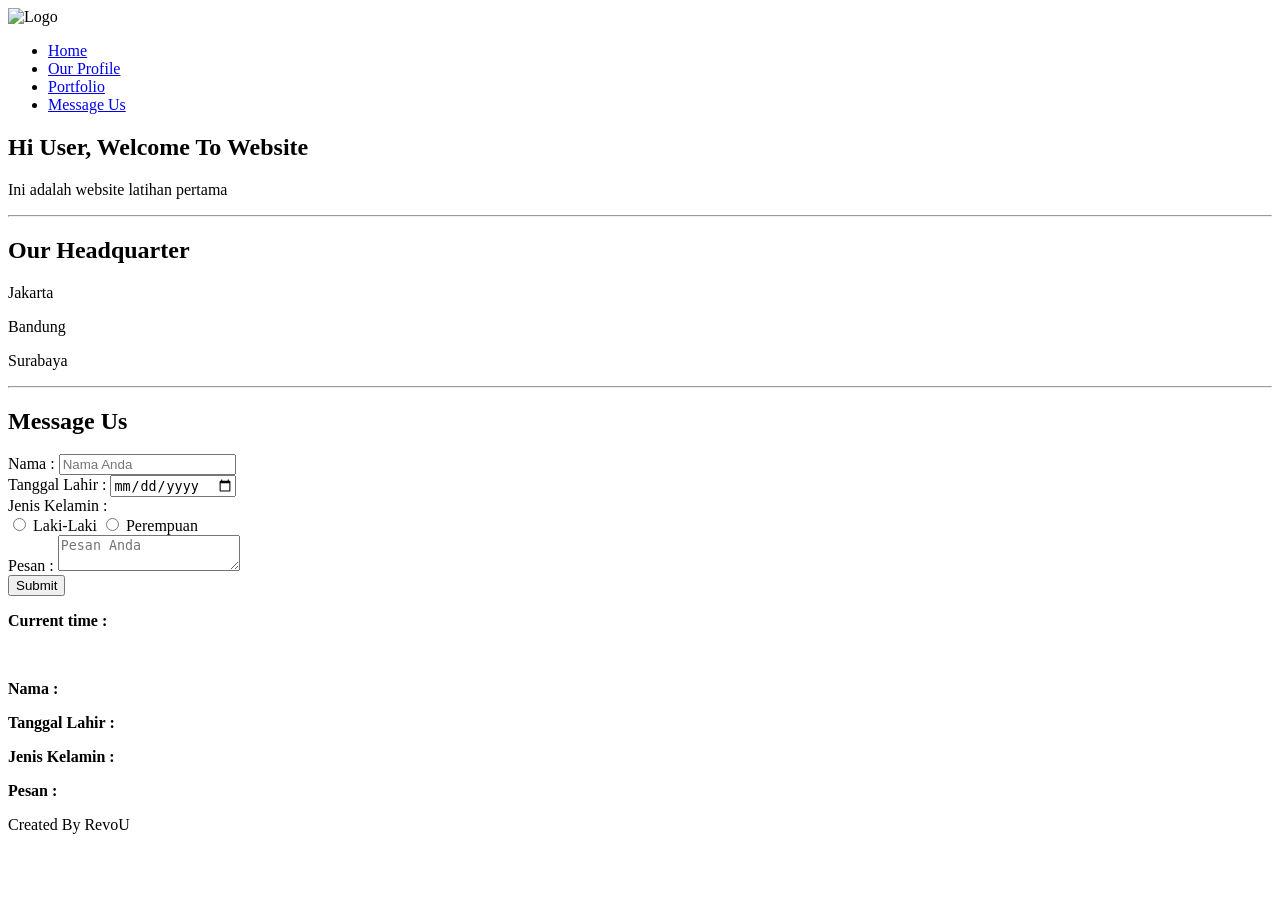
==== index.html @ bd50c421 "new file:   css/style.css 	new file:   index.html 	new file:   js/script.js" ====
<!DOCTYPE html>
<html lang="en">
<head>
    <meta charset="UTF-8">
    <meta name="viewport" content="width=device-width, initial-scale=1.0">
    <title>RevoU Mini Project</title>
    <link rel="stylesheet" href="css/style.css">
</head>
<body>

    <header>
        <div class="logo-container">
            <img src="https://via.placeholder.com/50" alt="Logo" class="logo">
        </div>
        <nav>
            <ul>
                <li><a href="index.html" class="active">Home</a></li>
                <li><a href="profile.html">Our Profile</a></li>
                <li><a href="#">Portfolio</a></li>
                <li><a href="#">Message Us</a></li>
            </ul>
        </nav>
    </header>

    <main>
        <section id="welcome-section">
            <h1>Hi <span id="user-name">User</span>, Welcome To Website</h1>
            <p>Ini adalah website latihan pertama</p>
        </section>

        <hr> <section id="headquarters">
            <h2>Our Headquarter</h2>
            <div class="hq-container">
                <div class="hq-item">
                    <div class="circle-icon"></div>
                    <p>Jakarta</p>
                </div>
                <div class="hq-item">
                    <div class="circle-icon"></div>
                    <p>Bandung</p>
                </div>
                <div class="hq-item">
                    <div class="circle-icon"></div>
                    <p>Surabaya</p>
                </div>
            </div>
        </section>

        <hr>

        <section id="message-us">
            <h2>Message Us</h2>
            
            <div class="form-container">
                <form name="message-form" onsubmit="return validateForm()">
                    <div class="form-group">
                        <label for="name">Nama :</label>
                        <input type="text" id="name" placeholder="Nama Anda">
                    </div>

                    <div class="form-group">
                        <label for="birth-date">Tanggal Lahir :</label>
                        <input type="date" id="birth-date">
                    </div>

                    <div class="form-group">
                        <label>Jenis Kelamin :</label>
                        <div class="radio-group">
                            <input type="radio" id="male" name="gender" value="Laki-Laki">
                            <label for="male">Laki-Laki</label>
                            
                            <input type="radio" id="female" name="gender" value="Perempuan">
                            <label for="female">Perempuan</label>
                        </div>
                    </div>

                    <div class="form-group">
                        <label for="message">Pesan :</label>
                        <textarea id="message" placeholder="Pesan Anda"></textarea>
                    </div>

                    <button type="submit" id="submit-btn">Submit</button>
                </form>

                <div class="output-box">
                    <p><strong>Current time :</strong> <span id="current-time"></span></p>
                    <br>
                    <p><strong>Nama :</strong> <span id="sender-name"></span></p>
                    <p><strong>Tanggal Lahir :</strong> <span id="sender-dob"></span></p>
                    <p><strong>Jenis Kelamin :</strong> <span id="sender-gender"></span></p>
                    <p><strong>Pesan :</strong> <span id="sender-message"></span></p>
                </div>
            </div>
        </section>
    </main>

    <footer>
        <p>Created By RevoU</p>
    </footer>

    <script src="js/script.js"></script>
</body>
</html>
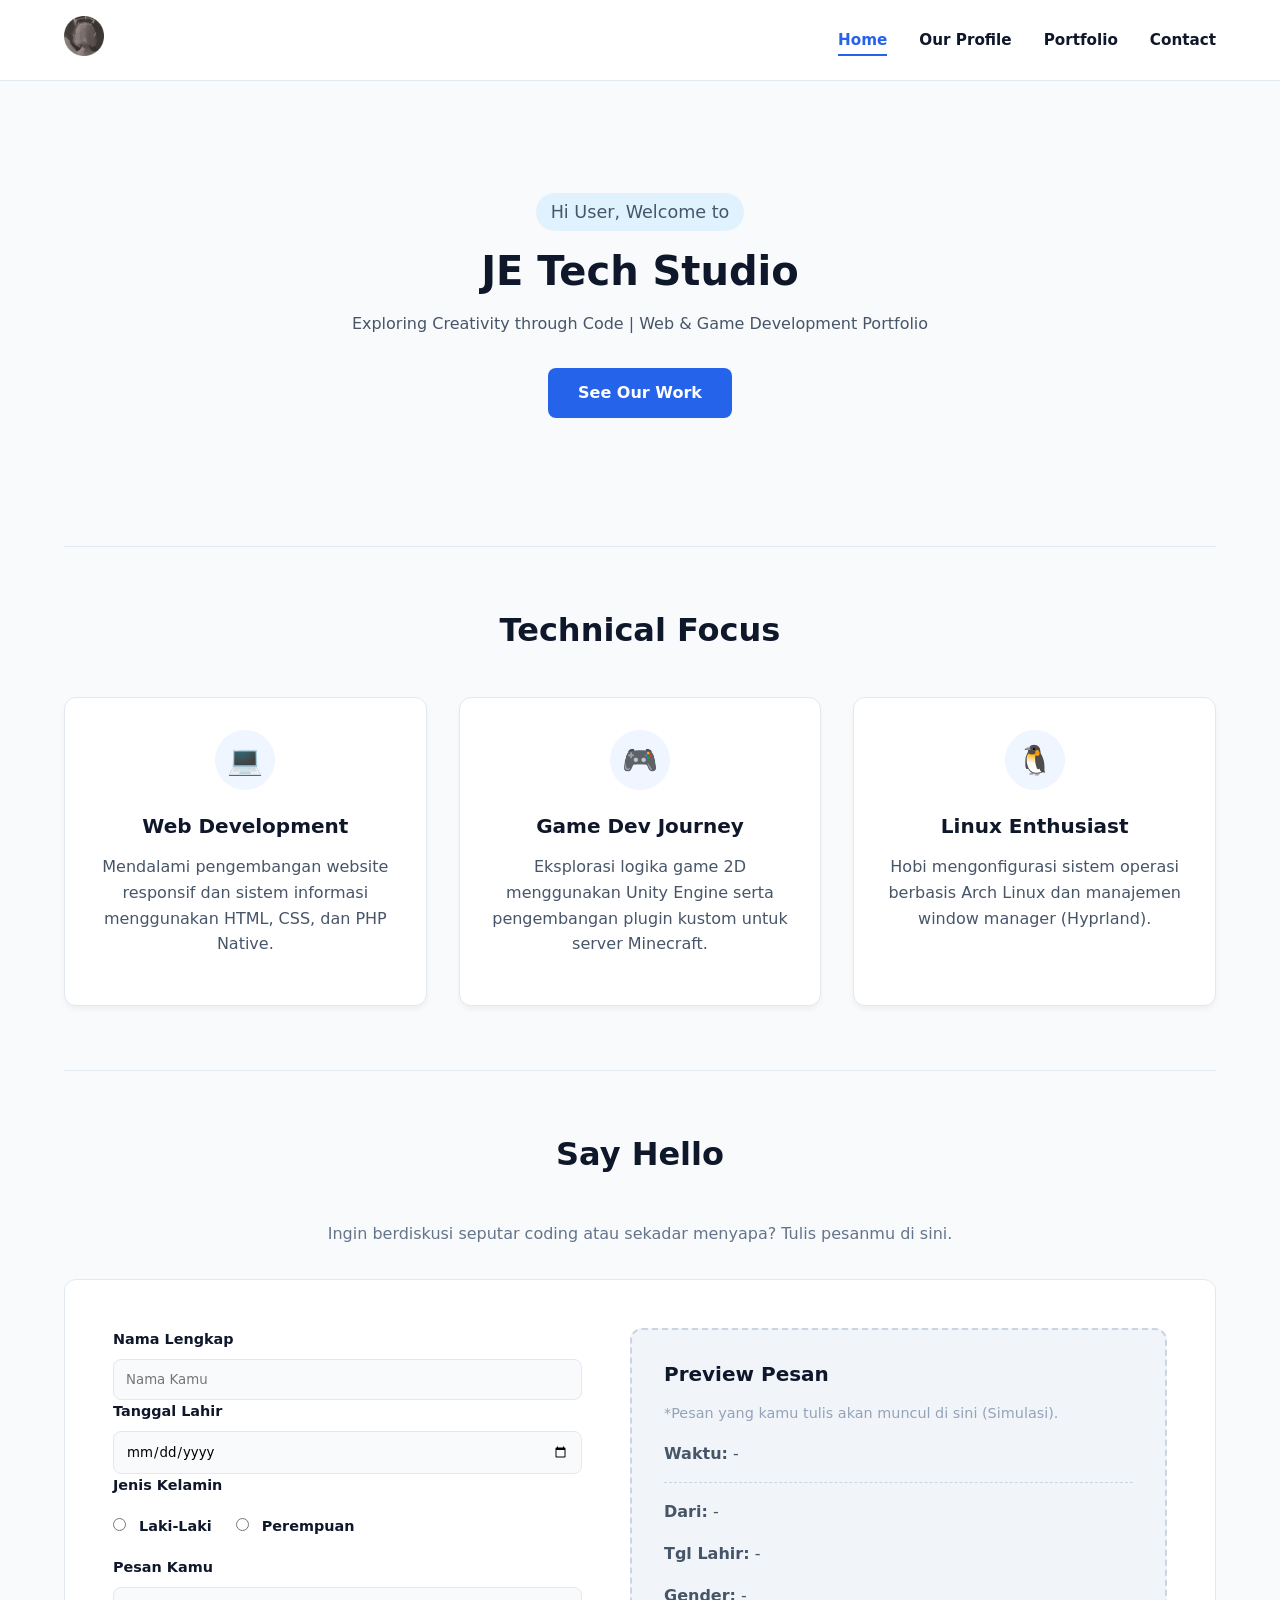
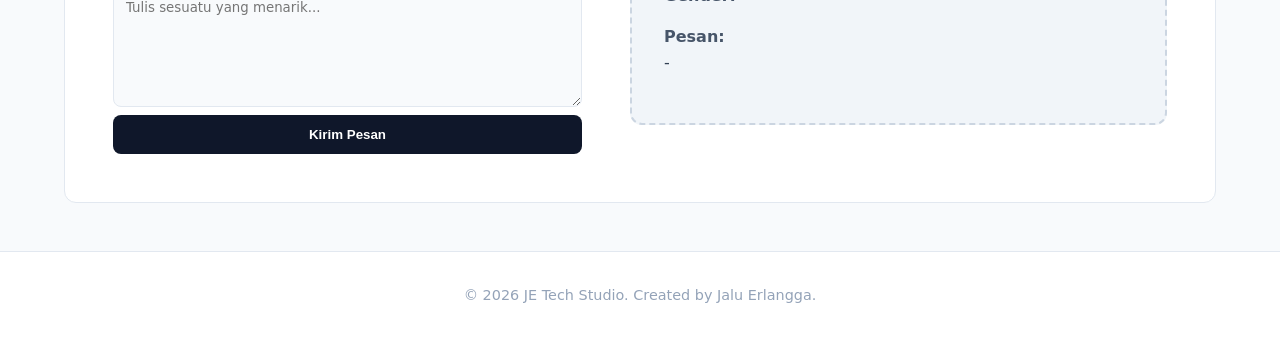
==== commit dc8e260e: "FInal" ====
--- a/index.html
+++ b/index.html
@@ -3,99 +3,122 @@
 <head>
     <meta charset="UTF-8">
     <meta name="viewport" content="width=device-width, initial-scale=1.0">
-    <title>RevoU Mini Project</title>
+    <title>JE Tech Studio - Jalu Erlangga</title>
     <link rel="stylesheet" href="css/style.css">
 </head>
 <body>
 
     <header>
         <div class="logo-container">
-            <img src="https://via.placeholder.com/50" alt="Logo" class="logo">
+            <img src="logo.png" alt="JE Tech Studio Logo" class="logo">
         </div>
         <nav>
             <ul>
                 <li><a href="index.html" class="active">Home</a></li>
                 <li><a href="profile.html">Our Profile</a></li>
-                <li><a href="#">Portfolio</a></li>
-                <li><a href="#">Message Us</a></li>
+                <li><a href="portfolio.html">Portfolio</a></li>
+                <li><a href="#contact">Contact</a></li>
             </ul>
         </nav>
     </header>
 
     <main>
-        <section id="welcome-section">
-            <h1>Hi <span id="user-name">User</span>, Welcome To Website</h1>
-            <p>Ini adalah website latihan pertama</p>
+        <section class="hero">
+            <div class="greeting-text">
+                Hi <span id="user-name">Visitor</span>, Welcome to
+            </div>
+            
+            <h1>JE Tech Studio</h1>
+            <p>Exploring Creativity through Code | Web & Game Development Portfolio</p>
+            
+            <a href="portfolio.html" class="btn-cta">See Our Work</a>
         </section>
 
-        <hr> <section id="headquarters">
-            <h2>Our Headquarter</h2>
-            <div class="hq-container">
-                <div class="hq-item">
-                    <div class="circle-icon"></div>
-                    <p>Jakarta</p>
+        <hr>
+
+        <section id="services">
+            <h2>Technical Focus</h2>
+            <div class="skills-grid">
+                
+                <div class="skill-card">
+                    <div class="icon-box">💻</div>
+                    <h3>Web Development</h3>
+                    <p>Mendalami pengembangan website responsif dan sistem informasi menggunakan HTML, CSS, dan PHP Native.</p>
                 </div>
-                <div class="hq-item">
-                    <div class="circle-icon"></div>
-                    <p>Bandung</p>
+
+                <div class="skill-card">
+                    <div class="icon-box">🎮</div>
+                    <h3>Game Dev Journey</h3>
+                    <p>Eksplorasi logika game 2D menggunakan Unity Engine serta pengembangan plugin kustom untuk server Minecraft.</p>
                 </div>
-                <div class="hq-item">
-                    <div class="circle-icon"></div>
-                    <p>Surabaya</p>
+
+                <div class="skill-card">
+                    <div class="icon-box">🐧</div>
+                    <h3>Linux Enthusiast</h3>
+                    <p>Hobi mengonfigurasi sistem operasi berbasis Arch Linux dan manajemen window manager (Hyprland).</p>
                 </div>
+
             </div>
         </section>
 
         <hr>
 
-        <section id="message-us">
-            <h2>Message Us</h2>
+        <section id="contact">
+            <h2>Say Hello</h2>
+            <p style="text-align: center; margin-bottom: 2rem; color: #64748b;">
+                Ingin berdiskusi seputar coding atau sekadar menyapa? Tulis pesanmu di sini.
+            </p>
             
             <div class="form-container">
-                <form name="message-form" onsubmit="return validateForm()">
-                    <div class="form-group">
-                        <label for="name">Nama :</label>
-                        <input type="text" id="name" placeholder="Nama Anda">
-                    </div>
+                <div class="form-left">
+                    <form name="message-form" onsubmit="return validateForm()">
+                        <div class="form-group">
+                            <label for="name">Nama Lengkap</label>
+                            <input type="text" id="name" placeholder="Nama Kamu">
+                        </div>
 
-                    <div class="form-group">
-                        <label for="birth-date">Tanggal Lahir :</label>
-                        <input type="date" id="birth-date">
-                    </div>
+                        <div class="form-group">
+                            <label for="birth-date">Tanggal Lahir</label>
+                            <input type="date" id="birth-date">
+                        </div>
 
-                    <div class="form-group">
-                        <label>Jenis Kelamin :</label>
-                        <div class="radio-group">
-                            <input type="radio" id="male" name="gender" value="Laki-Laki">
-                            <label for="male">Laki-Laki</label>
-                            
-                            <input type="radio" id="female" name="gender" value="Perempuan">
-                            <label for="female">Perempuan</label>
+                        <div class="form-group">
+                            <label>Jenis Kelamin</label>
+                            <div class="radio-group">
+                                <label><input type="radio" name="gender" value="Laki-Laki"> Laki-Laki</label>
+                                <label><input type="radio" name="gender" value="Perempuan"> Perempuan</label>
+                            </div>
                         </div>
-                    </div>
 
-                    <div class="form-group">
-                        <label for="message">Pesan :</label>
-                        <textarea id="message" placeholder="Pesan Anda"></textarea>
-                    </div>
+                        <div class="form-group">
+                            <label for="message">Pesan Kamu</label>
+                            <textarea id="message" placeholder="Tulis sesuatu yang menarik..."></textarea>
+                        </div>
 
-                    <button type="submit" id="submit-btn">Submit</button>
-                </form>
+                        <button type="submit">Kirim Pesan</button>
+                    </form>
+                </div>
 
-                <div class="output-box">
-                    <p><strong>Current time :</strong> <span id="current-time"></span></p>
-                    <br>
-                    <p><strong>Nama :</strong> <span id="sender-name"></span></p>
-                    <p><strong>Tanggal Lahir :</strong> <span id="sender-dob"></span></p>
-                    <p><strong>Jenis Kelamin :</strong> <span id="sender-gender"></span></p>
-                    <p><strong>Pesan :</strong> <span id="sender-message"></span></p>
+                <div class="form-output">
+                    <h3>Preview Pesan</h3>
+                    <p style="font-size: 0.9rem; margin-bottom: 1rem; color: #94a3b8;">
+                        *Pesan yang kamu tulis akan muncul di sini (Simulasi).
+                    </p>
+                    
+                    <p><strong>Waktu:</strong> <span id="current-time">-</span></p>
+                    <div style="border-top: 1px dashed #cbd5e1; margin: 1rem 0;"></div>
+                    
+                    <p><strong>Dari:</strong> <span id="sender-name">-</span></p>
+                    <p><strong>Tgl Lahir:</strong> <span id="sender-dob">-</span></p>
+                    <p><strong>Gender:</strong> <span id="sender-gender">-</span></p>
+                    <p><strong>Pesan:</strong> <br><span id="sender-message" style="color: #334155;">-</span></p>
                 </div>
             </div>
         </section>
     </main>
 
     <footer>
-        <p>Created By RevoU</p>
+        <p>&copy; 2026 JE Tech Studio. Created by Jalu Erlangga.</p>
     </footer>
 
     <script src="js/script.js"></script>
--- a/css/style.css
+++ b/css/style.css
@@ -0,0 +1,273 @@
+:root {
+    --primary: #2563eb;       
+    --primary-hover: #1d4ed8; 
+    --dark: #0f172a;         
+    --text: #475569;         
+    --light-bg: #f8fafc;      
+    --white: #ffffff;         
+    --border: #e2e8f0;        
+
+    --radius: 12px;           
+    --shadow: 0 4px 6px -1px rgba(0, 0, 0, 0.05);
+    --shadow-hover: 0 10px 15px -3px rgba(0, 0, 0, 0.1);
+}
+
+* {
+    margin: 0;
+    padding: 0;
+    box-sizing: border-box;
+}
+
+body {
+    font-family: 'Segoe UI', system-ui, -apple-system, sans-serif;
+    background-color: var(--light-bg);
+    color: var(--text);
+    line-height: 1.6;
+}
+header {
+    background: rgba(255, 255, 255, 0.95); 
+    backdrop-filter: blur(10px); 
+    padding: 1rem 5%;
+    display: flex;
+    justify-content: space-between;
+    align-items: center;
+    position: sticky;
+    top: 0;
+    z-index: 1000;
+    border-bottom: 1px solid var(--border);
+}
+
+.logo {
+    height: 40px;
+    object-fit: contain;
+}
+
+nav ul {
+    list-style: none;
+    display: flex;
+    gap: 2rem;
+}
+
+nav a {
+    text-decoration: none;
+    color: var(--dark);
+    font-weight: 600;
+    font-size: 0.95rem;
+    padding-bottom: 5px;
+    border-bottom: 2px solid transparent;
+    transition: all 0.3s ease;
+}
+
+nav a:hover, nav a.active {
+    color: var(--primary);
+    border-bottom-color: var(--primary);
+}
+main {
+    max-width: 1200px;
+    margin: 0 auto;
+    padding: 3rem 1.5rem;
+    min-height: 80vh;
+}
+h1, h2, h3 {
+    color: var(--dark);
+    margin-bottom: 1rem;
+    line-height: 1.2;
+}
+h1 { font-size: 2.5rem; }
+h2 { font-size: 2rem; text-align: center; margin-bottom: 3rem; }
+h3 { font-size: 1.25rem; }
+p { margin-bottom: 1rem; }
+hr {
+    border: 0;
+    border-top: 1px solid var(--border);
+    margin: 4rem 0;
+}
+button, .btn-cta, .btn-small {
+    cursor: pointer;
+    border: none;
+    font-weight: 600;
+    border-radius: 8px; 
+    transition: all 0.2s;
+    display: inline-block;
+    text-decoration: none;
+}
+
+button {
+    background: var(--dark);
+    color: var(--white);
+    padding: 12px 24px;
+    width: 100%;
+}
+button:hover { background: var(--primary); }
+
+.btn-cta {
+    background: var(--primary);
+    color: var(--white);
+    padding: 12px 30px;
+    margin-top: 1rem;
+}
+.btn-cta:hover { background: var(--primary-hover); transform: translateY(-2px); }
+
+.btn-small {
+    color: var(--primary);
+    background: transparent;
+    padding: 0;
+}
+.btn-small:hover { text-decoration: underline; }
+
+
+.skill-card, .vision-card, .project-card {
+    background: var(--white);
+    border: 1px solid var(--border);
+    border-radius: var(--radius);
+    padding: 2rem;
+    box-shadow: var(--shadow);
+    transition: transform 0.3s, box-shadow 0.3s, border-color 0.3s;
+}
+
+.skill-card:hover, .vision-card:hover, .project-card:hover {
+    transform: translateY(-5px);
+    box-shadow: var(--shadow-hover);
+    border-color: var(--primary);
+}
+
+.hero {
+    text-align: center;
+    padding: 4rem 1rem;
+    margin-bottom: 2rem;
+}
+.greeting-text {
+    font-size: 1.1rem;
+    color: var(--text);
+    background: #e0f2fe; 
+    display: inline-block;
+    padding: 5px 15px;
+    border-radius: 20px;
+    margin-bottom: 1rem;
+}
+.skills-grid {
+    display: grid;
+    grid-template-columns: repeat(auto-fit, minmax(280px, 1fr));
+    gap: 2rem;
+}
+.icon-box {
+    width: 60px; height: 60px;
+    background: #eff6ff;
+    border-radius: 50%;
+    display: flex; align-items: center; justify-content: center;
+    font-size: 1.8rem;
+    margin: 0 auto 1.5rem auto;
+}
+.skill-card { text-align: center; }
+
+.form-container {
+    display: flex;
+    gap: 3rem;
+    background: var(--white);
+    padding: 3rem;
+    border-radius: var(--radius);
+    border: 1px solid var(--border);
+}
+
+.form-left, .form-output { flex: 1; }
+
+.form-group label {
+    display: block;
+    font-weight: 600;
+    margin-bottom: 0.5rem;
+    font-size: 0.9rem;
+    color: var(--dark);
+}
+input, textarea {
+    width: 100%;
+    padding: 12px;
+    border: 1px solid var(--border);
+    border-radius: 8px;
+    background: var(--light-bg);
+    font-family: inherit;
+    transition: 0.2s;
+}
+
+input:focus, textarea:focus {
+    outline: none;
+    border-color: var(--primary);
+    background: var(--white);
+    box-shadow: 0 0 0 3px rgba(37, 99, 235, 0.1);
+}
+textarea { height: 120px; resize: vertical; }
+
+.radio-group {
+    display: flex; gap: 1.5rem;
+    padding: 10px 0;
+}
+.radio-group input { width: auto; margin-right: 8px; }
+
+.form-output {
+    background: #f1f5f9;
+    padding: 2rem;
+    border-radius: var(--radius);
+    border: 2px dashed #cbd5e1;
+    height: fit-content;
+}
+
+.profile-hero {
+    background: linear-gradient(135deg, var(--white), #eff6ff);
+    border-radius: var(--radius);
+    border: 1px solid var(--border);
+}
+
+.profile-container {
+    display: flex;
+    gap: 4rem;
+    align-items: flex-start;
+}
+
+.about-section { flex: 2; text-align: justify; }
+.vision-section { flex: 1; }
+.vision-card { margin-bottom: 1.5rem; }
+.vision-card ul { padding-left: 1.2rem; }
+.portfolio-grid {
+    display: grid;
+    grid-template-columns: repeat(auto-fit, minmax(320px, 1fr));
+    gap: 2rem;
+}
+.project-card {
+    padding: 0;
+    overflow: hidden;
+    display: flex;
+    flex-direction: column;
+}
+.project-image {
+    height: 200px;
+    display: flex; align-items: center; justify-content: center;
+    color: white; font-weight: bold; font-size: 1.5rem; letter-spacing: 2px;
+}
+.project-info {
+    padding: 2rem;
+    flex-grow: 1;
+    display: flex;
+    flex-direction: column;
+    justify-content: space-between;
+}
+footer {
+    text-align: center;
+    padding: 2rem;
+    background: var(--white);
+    border-top: 1px solid var(--border);
+    font-size: 0.9rem;
+    color: #94a3b8;
+    margin-top: auto;
+}
+@media (max-width: 768px) {
+    header, .form-container, .profile-container {
+        flex-direction: column;
+        gap: 1.5rem;
+    }
+    nav ul {
+        flex-wrap: wrap;
+        justify-content: center;
+        gap: 1rem;
+    }
+    .form-container { padding: 1.5rem; }
+    main { padding: 2rem 1rem; }
+}
